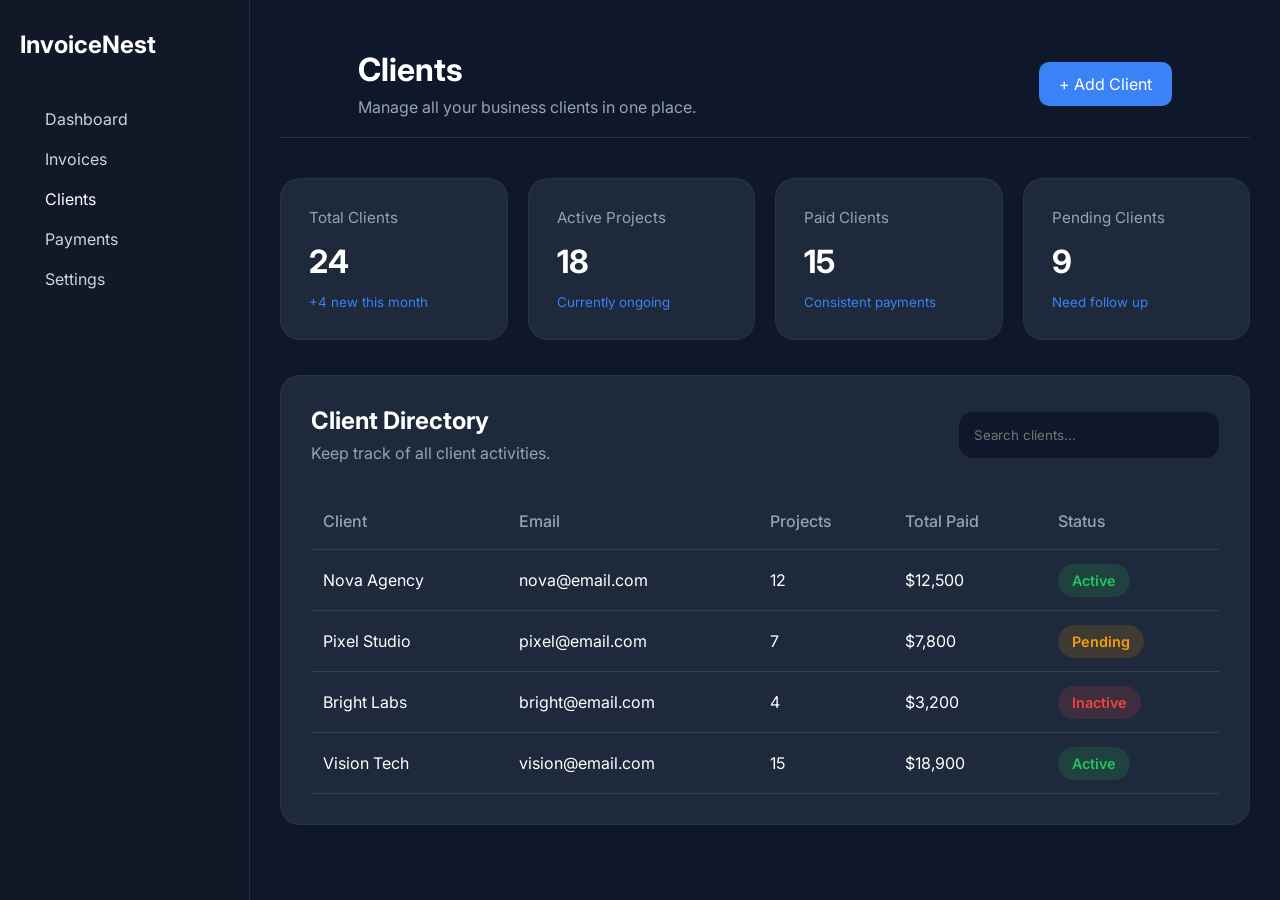
==== clients.html @ c7b871f0 "Create clients.html" ====
<!DOCTYPE html>
<html lang="en">

<head>
  <meta charset="UTF-8">
  <meta name="viewport" content="width=device-width, initial-scale=1.0">

  <title>Clients - InvoiceNest</title>

  <link rel="preconnect" href="https://fonts.googleapis.com">

  <link href="https://fonts.googleapis.com/css2?family=Inter:wght@400;500;600;700&display=swap" rel="stylesheet">

  <link rel="stylesheet" href="style.css">
</head>

<body>

  <div class="dashboard">

    <!-- SIDEBAR -->

    <aside class="sidebar">

      <div class="sidebar-logo">
        InvoiceNest
      </div>

      <nav class="sidebar-menu">

        <a href="dashboard.html">Dashboard</a>

        <a href="invoices.html">Invoices</a>

        <a href="clients.html" class="active-link">
          Clients
        </a>

        <a href="#">Payments</a>

        <a href="#">Settings</a>

      </nav>

    </aside>


    <!-- MAIN CONTENT -->

    <main class="main-content">

      <!-- TOPBAR -->

      <header class="topbar">

        <div>

          <h1>Clients</h1>

          <p class="topbar-text">
            Manage all your business clients in one place.
          </p>

        </div>

        <button class="create-btn">
          + Add Client
        </button>

      </header>


      <!-- CLIENT STATS -->

      <section class="invoice-summary">

        <div class="summary-card">

          <span>Total Clients</span>

          <h2>24</h2>

          <small>+4 new this month</small>

        </div>


        <div class="summary-card">

          <span>Active Projects</span>

          <h2>18</h2>

          <small>Currently ongoing</small>

        </div>


        <div class="summary-card">

          <span>Paid Clients</span>

          <h2>15</h2>

          <small>Consistent payments</small>

        </div>


        <div class="summary-card">

          <span>Pending Clients</span>

          <h2>9</h2>

          <small>Need follow up</small>

        </div>

      </section>


      <!-- CLIENT TABLE -->

      <section class="invoice-table-section">

        <div class="table-header">

          <div>

            <h2>Client Directory</h2>

            <p>
              Keep track of all client activities.
            </p>

          </div>

          <input type="text" placeholder="Search clients...">

        </div>


        <table>

          <thead>

            <tr>

              <th>Client</th>

              <th>Email</th>

              <th>Projects</th>

              <th>Total Paid</th>

              <th>Status</th>

            </tr>

          </thead>


          <tbody>

            <tr>

              <td>Nova Agency</td>

              <td>nova@email.com</td>

              <td>12</td>

              <td>$12,500</td>

              <td>
                <span class="status paid-status">
                  Active
                </span>
              </td>

            </tr>


            <tr>

              <td>Pixel Studio</td>

              <td>pixel@email.com</td>

              <td>7</td>

              <td>$7,800</td>

              <td>
                <span class="status pending-status">
                  Pending
                </span>
              </td>

            </tr>


            <tr>

              <td>Bright Labs</td>

              <td>bright@email.com</td>

              <td>4</td>

              <td>$3,200</td>

              <td>
                <span class="status overdue-status">
                  Inactive
                </span>
              </td>

            </tr>


            <tr>

              <td>Vision Tech</td>

              <td>vision@email.com</td>

              <td>15</td>

              <td>$18,900</td>

              <td>
                <span class="status paid-status">
                  Active
                </span>
              </td>

            </tr>

          </tbody>

        </table>

      </section>

    </main>

  </div>

</body>

</html>
---- style.css ----
*{
  margin:0;
  padding:0;
  box-sizing:border-box;
  font-family:'Inter', sans-serif;
}

body{
  background:#0f172a;
  color:white;
}

header{
  display:flex;
  justify-content:space-between;
  align-items:center;
  padding:20px 8%;
  border-bottom:1px solid rgba(255,255,255,0.1);
}

.logo{
  font-size:1.5rem;
  font-weight:700;
}

nav a{
  color:white;
  text-decoration:none;
  margin-left:25px;
  font-size:0.95rem;
}

.hero{
  padding:30px 8%;
  padding-bottom:40px;
  display:flex;
  justify-content:center;
  align-items:center;
  text-align:center;
}
.hero-content{
  max-width:700px;
}

.hero h1{
  font-size:4rem;
  line-height:1.1;
  margin-bottom:20px;
}

.hero p{
  font-size:1.1rem;
  color:#cbd5e1;
  margin-bottom:35px;
  line-height:1.7;
}

.buttons{
  display:flex;
  justify-content:center;
  gap:20px;
  flex-wrap:wrap;
}

.btn{
  padding:14px 28px;
  border:none;
  border-radius:10px;
  font-size:1rem;
  cursor:pointer;
  transition:0.3s;
  text-decoration:none;
}

.primary-btn{
  background:#3b82f6;
  color:white;
}

.primary-btn:hover{
  background:#2563eb;
}

.secondary-btn{
  border:1px solid rgba(255,255,255,0.2);
  color:white;
  background:transparent;
}

.secondary-btn:hover{
  background:rgba(255,255,255,0.05);
}

.features{
  padding:30px 8%;
  background:#111827;
  text-align:center;
}

.features h2{
  font-size:2.5rem;
  margin-bottom:60px;
}

.feature-container{
  display:flex;
  justify-content:center;
  gap:30px;
  flex-wrap:wrap;
}

.feature-card{
  background:#1e293b;
  padding:30px;
  border-radius:16px;
  width:300px;
  transition:0.3s;
}

.feature-card:hover{
  transform:translateY(-10px);
}

.feature-card h3{
  margin-bottom:15px;
  font-size:1.3rem;
}

.feature-card p{
  color:#cbd5e1;
  line-height:1.7;
}

@media(max-width:768px){

  .hero h1{
    font-size:2.5rem;
  }

  nav{
    display:none;
  }

}
/* DASHBOARD */

.dashboard{
  display:flex;
  min-height:100vh;
}

.sidebar{
  width:250px;
  background:#111827;
  padding:30px 20px;
  border-right:1px solid rgba(255,255,255,0.1);
}

.sidebar-logo{
  font-size:1.5rem;
  font-weight:700;
  margin-bottom:50px;
}

.sidebar-menu{
  display:flex;
  flex-direction:column;
  gap:20px;
}

.sidebar-menu a{
  color:#cbd5e1;
  text-decoration:none;
  font-size:1rem;
  transition:0.3s;
}

.sidebar-menu a:hover{
  color:white;
}

.main-content{
  flex:1;
  padding:30px;
}

.topbar{
  display:flex;
  justify-content:space-between;
  align-items:center;
  margin-bottom:40px;
}

.topbar h1{
  font-size:2rem;
}

.create-btn{
  background:#3b82f6;
  color:white;
  border:none;
  padding:12px 20px;
  border-radius:10px;
  cursor:pointer;
  font-size:1rem;
}

.stats{
  display:grid;
  grid-template-columns:repeat(auto-fit, minmax(220px,1fr));
  gap:20px;
  margin-bottom:40px;
}

.stat-card{
  background:#1e293b;
  padding:25px;
  border-radius:16px;
}

.stat-card h3{
  color:#cbd5e1;
  margin-bottom:15px;
}

.stat-card p{
  font-size:2rem;
  font-weight:700;
}

.recent-invoices{
  background:#1e293b;
  padding:25px;
  border-radius:16px;
}

.recent-invoices h2{
  margin-bottom:20px;
}

table{
  width:100%;
  border-collapse:collapse;
}

th,
td{
  text-align:left;
  padding:15px 10px;
  border-bottom:1px solid rgba(255,255,255,0.1);
}

.paid{
  color:#22c55e;
}

.pending{
  color:#f59e0b;
}

@media(max-width:768px){

  .dashboard{
    flex-direction:column;
  }

  .sidebar{
    width:100%;
  }

  .topbar{
    flex-direction:column;
    align-items:flex-start;
    gap:20px;
  }

}
/* AUTH PAGES */

.auth-page{
  min-height:100vh;
  display:flex;
  justify-content:center;
  align-items:center;
  padding:20px;
}

.auth-box{
  width:100%;
  max-width:420px;
  background:#111827;
  padding:40px 30px;
  border-radius:20px;
  border:1px solid rgba(255,255,255,0.08);
}

.auth-box h1{
  font-size:2rem;
  margin-bottom:10px;
}

.auth-box p{
  color:#cbd5e1;
  margin-bottom:30px;
  line-height:1.6;
}

.auth-box form{
  display:flex;
  flex-direction:column;
  gap:20px;
}

.auth-box input{
  background:#1e293b;
  border:none;
  padding:16px;
  border-radius:12px;
  color:white;
  font-size:1rem;
}

.auth-box input:focus{
  outline:2px solid #3b82f6;
}

.auth-box button{
  background:#3b82f6;
  color:white;
  border:none;
  padding:16px;
  border-radius:12px;
  font-size:1rem;
  cursor:pointer;
  font-weight:600;
}

.auth-link{
  margin-top:25px;
  text-align:center;
  color:#cbd5e1;
}

.auth-link a{
  color:#3b82f6;
  text-decoration:none;
}
/* WELCOME BANNER */

.welcome-banner{
  background:linear-gradient(
    135deg,
    #2563eb,
    #1d4ed8
  );

  padding:30px;
  border-radius:20px;
  margin-bottom:30px;
}

.welcome-banner h2{
  font-size:2rem;
  margin-bottom:10px;
}

.welcome-banner p{
  color:#dbeafe;
}
/* PREMIUM INVOICES PAGE */

.active-link{
  color:white !important;
}

.topbar-text{
  color:#94a3b8;
  margin-top:8px;
}

.invoice-summary{
  display:grid;
  grid-template-columns:repeat(auto-fit, minmax(220px,1fr));
  gap:20px;
  margin-bottom:35px;
}

.summary-card{
  background:#1e293b;
  padding:28px;
  border-radius:20px;
  border:1px solid rgba(255,255,255,0.05);
  transition:0.3s;
}

.summary-card:hover{
  transform:translateY(-6px);
}

.summary-card span{
  color:#94a3b8;
  font-size:0.95rem;
}

.summary-card h2{
  font-size:2rem;
  margin:15px 0 10px;
}

.summary-card small{
  color:#3b82f6;
}

.invoice-table-section{
  background:#1e293b;
  padding:30px;
  border-radius:20px;
  border:1px solid rgba(255,255,255,0.05);
}

.table-header{
  display:flex;
  justify-content:space-between;
  align-items:center;
  gap:20px;
  margin-bottom:30px;
}

.table-header h2{
  margin-bottom:8px;
}

.table-header p{
  color:#94a3b8;
}

.table-header input{
  background:#0f172a;
  border:none;
  padding:15px;
  border-radius:14px;
  color:white;
  width:260px;
  outline:none;
}

table{
  width:100%;
  border-collapse:collapse;
}

th{
  color:#94a3b8;
  font-weight:500;
  padding:18px 12px;
  text-align:left;
}

td{
  padding:20px 12px;
  border-top:1px solid rgba(255,255,255,0.06);
}

.status{
  padding:8px 14px;
  border-radius:30px;
  font-size:0.9rem;
  font-weight:600;
}

.paid-status{
  background:rgba(34,197,94,0.15);
  color:#22c55e;
}

.pending-status{
  background:rgba(245,158,11,0.15);
  color:#f59e0b;
}

.overdue-status{
  background:rgba(239,68,68,0.15);
  color:#ef4444;
}

@media(max-width:768px){

  .table-header{
    flex-direction:column;
    align-items:flex-start;
  }

  .table-header input{
    width:100%;
  }

}
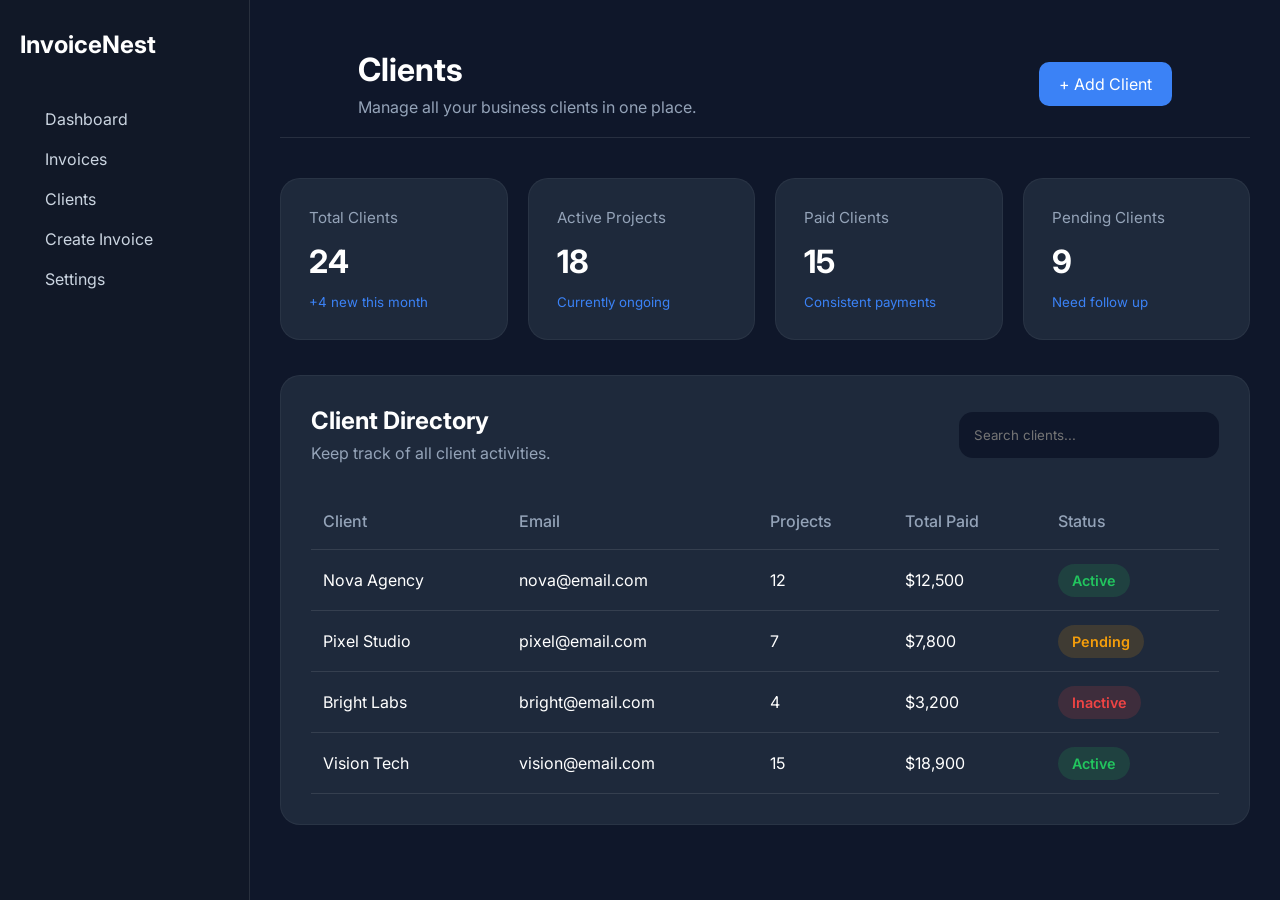
==== commit 53614f0c: "Update clients.html" ====
--- a/clients.html
+++ b/clients.html
@@ -28,19 +28,17 @@
 
       <nav class="sidebar-menu">
 
-        <a href="dashboard.html">Dashboard</a>
-
-        <a href="invoices.html">Invoices</a>
-
-        <a href="clients.html" class="active-link">
-          Clients
-        </a>
-
-        <a href="#">Payments</a>
-
-        <a href="#">Settings</a>
-
-      </nav>
+  <a href="dashboard.html">Dashboard</a>
+
+  <a href="invoices.html">Invoices</a>
+
+  <a href="clients.html">Clients</a>
+
+  <a href="create-invoice.html">Create Invoice</a>
+
+  <a href="settings.html">Settings</a>
+
+</nav>
 
     </aside>
 
--- a/style.css
+++ b/style.css
@@ -495,3 +495,115 @@
   }
 
 }
+/* CLIENTS PAGE */
+
+.client-avatar{
+  width:42px;
+  height:42px;
+  border-radius:50%;
+  background:#2563eb;
+  display:flex;
+  justify-content:center;
+  align-items:center;
+  font-weight:700;
+}
+/* SETTINGS PAGE */
+
+.settings-section{
+  background:#1e293b;
+  padding:30px;
+  border-radius:20px;
+  margin-bottom:30px;
+  border:1px solid rgba(255,255,255,0.05);
+}
+
+.settings-section h2{
+  margin-bottom:25px;
+}
+
+.settings-grid{
+  display:grid;
+  grid-template-columns:repeat(auto-fit, minmax(250px,1fr));
+  gap:20px;
+}
+
+.input-group{
+  display:flex;
+  flex-direction:column;
+}
+
+.input-group label{
+  margin-bottom:10px;
+  color:#cbd5e1;
+}
+
+.input-group input,
+.input-group select{
+  background:#0f172a;
+  border:none;
+  padding:16px;
+  border-radius:14px;
+  color:white;
+  font-size:1rem;
+  outline:none;
+}
+
+.save-settings-btn{
+  background:#3b82f6;
+  color:white;
+  border:none;
+  padding:16px 28px;
+  border-radius:14px;
+  font-size:1rem;
+  cursor:pointer;
+  font-weight:600;
+}
+/* CREATE INVOICE PAGE */
+
+.invoice-form-section{
+  background:#1e293b;
+  padding:30px;
+  border-radius:20px;
+  border:1px solid rgba(255,255,255,0.05);
+}
+
+.invoice-form{
+  display:flex;
+  flex-direction:column;
+  gap:25px;
+}
+
+.form-grid{
+  display:grid;
+  grid-template-columns:repeat(auto-fit, minmax(250px,1fr));
+  gap:20px;
+}
+
+.invoice-form textarea{
+  background:#0f172a;
+  border:none;
+  min-height:160px;
+  padding:16px;
+  border-radius:14px;
+  color:white;
+  resize:none;
+  font-size:1rem;
+  outline:none;
+}
+
+.invoice-form select{
+  background:#0f172a;
+  border:none;
+  padding:16px;
+  border-radius:14px;
+  color:white;
+  font-size:1rem;
+  outline:none;
+}
+/* BUTTON LINKS */
+
+.primary-btn,
+.secondary-btn{
+  text-decoration:none;
+  display:inline-block;
+}
